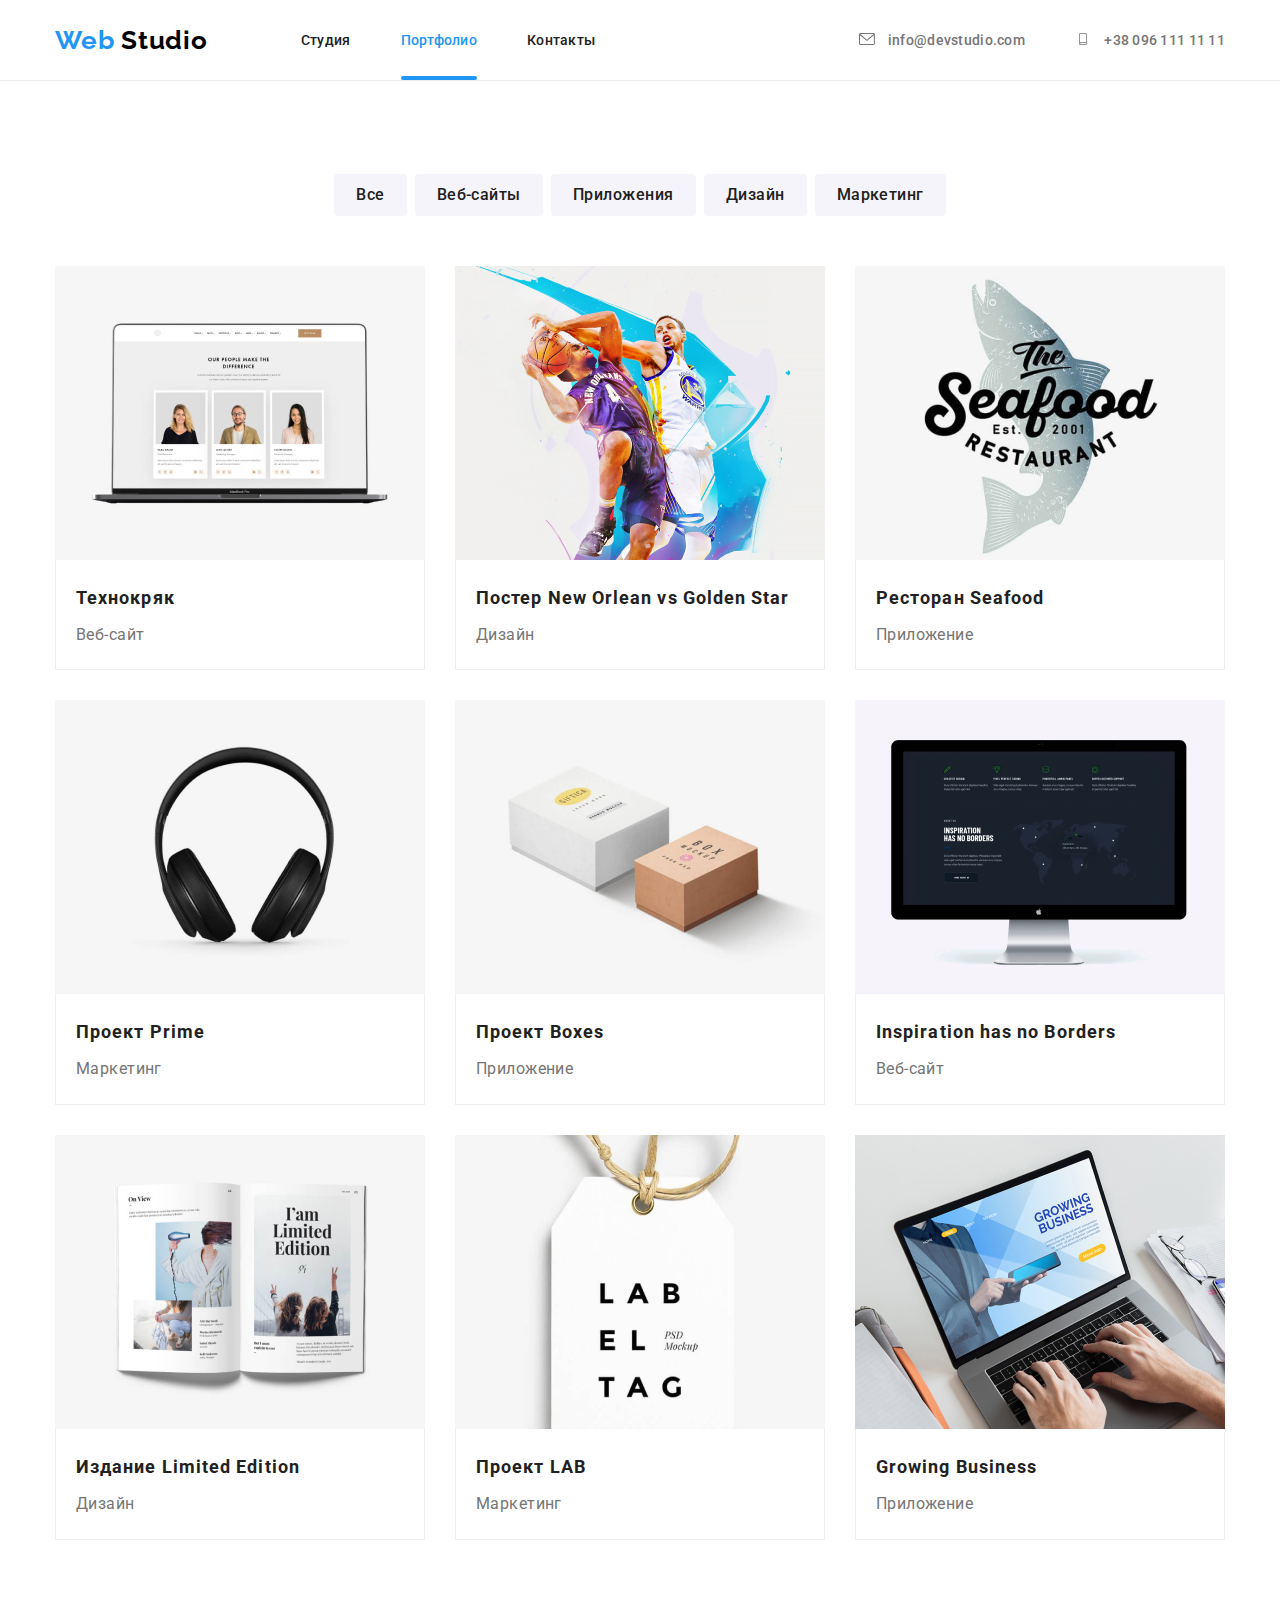
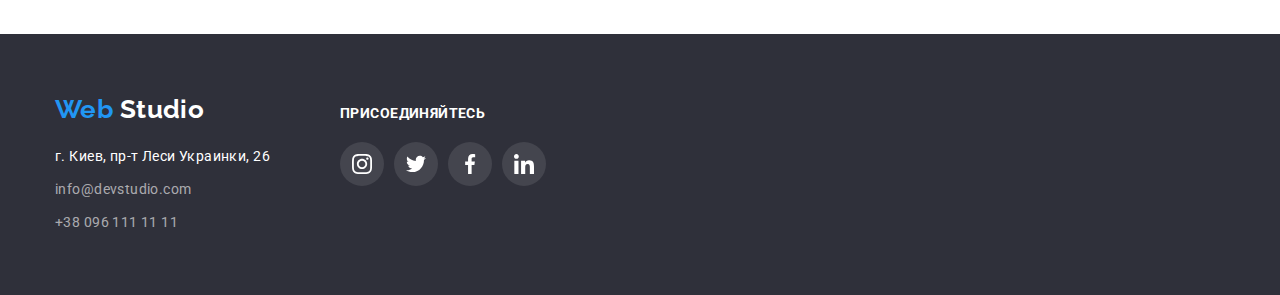
==== portfolio.html @ d5618d7a "старт" ====
<!DOCTYPE html>
<html lang="en">
	<head>
		<meta charset="UTF-8" />
		<meta name="viewport" content="width=device-width, initial-scale=1.0" />
		<title>Портфолио</title>
		<link
			rel="stylesheet"
			href="https://cdnjs.cloudflare.com/ajax/libs/modern-normalize/0.7.0/modern-normalize.min.css"
		/>

		<link
			href="https://fonts.googleapis.com/css2?family=Raleway:wght@700&family=Roboto:wght@400;500;700;900&display=swap"
			rel="stylesheet"
		/>

		<link rel="stylesheet" href="./css/styles.css" />
	</head>
	<body>
		<header class="header">
			<div class="container">
				<nav class="navigation">
					<a class="header-logo" href="./index.html">
						<span class="current">Web</span>
						Studio
					</a>
					<ul class="list nav-main">
						<li class="nav-item"><a class="link" href="./index.html">Студия</a></li>
						<li class="nav-item"><a class="link current-page" href="./portfolio.html">Портфолио</a></li>
						<li class="nav-item"><a class="link" href="#">Контакты</a></li>
					</ul>
				</nav>
				<ul class="list contacts-list">
					<li class="contacts-item">
						<a class="link" href="mailto:info@devstudio.com">
							<svg class="icon" aria-label="Электронный адрес" width="16px" height="12px">
								<use href="./images/icons.svg#envelope"></use>
							</svg>
							info@devstudio.com
						</a>
					</li>
					<li class="contacts-item">
						<a class="link" href="tel:+380961111111">
							<svg class="icon" aria-label="Номер телефона" width="16px" height="12px">
								<use href="./images/icons.svg#smartphone"></use>
							</svg>
							+38 096 111 11 11</a>
					</li>
				</ul>
			</div>
		</header>
		<main>
			<section class="section">
				<div class="container">
					<h1 class="visually-hidden">Портфолио</h1>
					<ul class="list button_filter">
						<li class="button_item">
							<button type="button" class="button secondary">Все</button>
						</li>
						<li class="button_item">
							<button type="button" class="button secondary">Веб-сайты</button>
						</li>
						<li class="button_item">
							<button type="button" class="button secondary">Приложения</button>
						</li>
						<li class="button_item">
							<button type="button" class="button secondary">Дизайн</button>
						</li>
						<li class="button_item">
							<button type="button" class="button secondary">Маркетинг</button>
						</li>
					</ul>
					<!-- Основной список работ в портфолио -->
					<ul class="list portfolio-list">
						<li class="project_card">
							<div class="work-photo">
								<img src="./images/portfolio/technocrack.jpg" alt="Веб-сайт Технокряк" width="370" />
								<div class="work-overlay">
									<p class="text">Технокряк это современная площадка распространения коронавируса. Компании используют эту платформу
										для цифрового
										шпионажа и атак на защищённые сервера конкурентов.</p>
								</div>
							</div>
								<div class="card_box">
									<h2 class="title">Технокряк</h2>
									<p class="text">Веб-сайт</p>
							</div>
						</li>
						<li class="project_card">
							<div class="work-photo">
								<div class="work-overlay">
									<p class="text">Постер New Orlean vs Golden Star был специально разработан для баскетбольного турнира проходившего в Новом Орлеане
										 летом 2019 года.</p>
								</div>
								<img
									src="./images/portfolio/neworlean.jpg"
									alt="Дизайн постера New Orlean vs Golden Star"
									width="370"
								/>
							</div>
								<div class="card_box">
									<h2 class="title">Постер New Orlean vs Golden Star</h2>
									<p class="text">Дизайн</p>
								</div>

						</li>
						<li class="project_card">
							<div class="work-photo">
								<div class="work-overlay">
									<p class="text">Мобильное приложение Seafood было специально разработано для ресторана морской кухни города Бристоль Англия.</p>
								</div>
								<img
									src="./images/portfolio/seafood.jpg"
									alt="Приложение ресторана Seafood"
									width="370"
								/>
							</div>
							<div class="card_box">
								<h2 class="title">Ресторан Seafood</h2>
								<p class="text">Приложение</p>
							</div>
						</li>
						<li class="project_card">
							<div class="work-photo">
								<div class="work-overlay">
									<p class="text">Проект Prime это уникальный разработанный план маркетинговых мероприятий для крупного международного реселлера.</p>
								</div>
								<img 
									src="./images/portfolio/prime.jpg" 
									alt="Проект Prime" 
									width="370" 
								/>
							</div>
							<div class="card_box">
								<h2 class="title">Проект Prime</h2>
								<p class="text">Маркетинг</p>
							</div>
						</li>
						<li class="project_card">
							<div class="work-photo">
								<div class="work-overlay">
									<p class="text">Проект Boxes это простое, но невероятно эффективное мобильное приложение для московской службы доставки.</p>
								</div>
									<img 
										src="./images/portfolio/boxes.jpg" 
										alt="Приложение Boxes" 
										width="370" 
									/>
							</div>
								<div class="card_box">
									<h2 class="title">Проект Boxes</h2>
									<p class="text">Приложение</p>
								</div>
						</li>
						<li class="project_card">
							<div class="work-photo">
								<div class="work-overlay">
									<p class="text">Inspiration has no Borders лаконичный и интуитивный лэндинг радующий клиентов международной компании из Вены.</p>
								</div>
									<img
										src="./images/portfolio/inspiration.jpg"
										alt="Веб-сайт Inspiration has no Borders"
										width="370"
									/>
							</div>
							<div class="card_box">
								<h2 lang="en" class="title">Inspiration has no Borders</h2>
								<p class="text">Веб-сайт</p>
							</div>
						</li>
						<li class="project_card">
							<div class="work-photo">
								<div class="work-overlay">
									<p class="text">Издание Limited Edition это разработанный с нуля проект артбука для модного дома в городе Киев.</p>
								</div>
								<img
									src="./images/portfolio/limedition.jpg"
									alt="Дизайн издания Limited Edition"
									width="370"
								/>
							</div>
							<div class="card_box">
								<h2 class="title">Издание Limited Edition</h2>
								<p class="text">Дизайн</p>
							</div>
						</li>
						<li class="project_card">
							<div class="work-photo">
								<div class="work-overlay">
									<p class="text">Проект LAB это проект маркетинговых мероприятий и работ, увеличивший прибыль арт-студии в Варшаве на 25% за 2019 год.</p>
								</div>
								<img 
									src="./images/portfolio/lab.jpg" 
									alt="Проект LAB" 
									width="370" 
								/>
							</div>
							<div class="card_box">
								<h2 class="title">Проект LAB</h2>
								<p class="text">Маркетинг</p>
							</div>
						</li>
						<li class="project_card">
							<div class="work-photo">
								<div class="work-overlay">
									<p class="text">Growing Business это мощное веб-приложение для бизнес-школы города Нью-Йорк, позволяющее в считанные дни оцифровать метрики ваших бизнес задач.</p>
								</div>
								<img
									src="./images/portfolio/growingbusiness.jpg"
									alt="Приложение Growing Business"
									width="370"
								/>
							</div>
							<div class="card_box">
								<h2 lang="en" class="title">Growing Business</h2>
								<p class="text">Приложение</p>
							</div>
						</li>
					</ul>
				</div>
			</section>
		</main>
			<footer class="footer">
				<div class="container">
					<div class="address-thumb">
						<a class="footer-logo" href="./index.html">
							<span class="current">Web</span>
							Studio
						</a>
						<address class="footer-address">
							<p class="text"> г. Киев, пр-т Леси Украинки, 26</p>
							<ul class="footer-contacts">
								<li class="footer-list">
									<a class="footer-link" href="mailto:info@devstudio.com">info@devstudio.com</a>
								</li>
								<li class="footer-list">
									<a class="footer-link" href="tel:+380961111111">+38 096 111 11 11</a>
								</li>
							</ul>
						</address>
					</div>
					<div class="member-social-links-thumb">
						<h2 class="footer-title">присоединяйтесь</h2>
						<ul class="footer-social-links">
							<li class="footer-social-link">
								<a href="#" class="social-link" aria-label="иконка instagram">
									<svg class="icon" width="20px" height="20px">
										<use href="./images/icons.svg#instagram"></use>
									</svg>
								</a>
							</li>
							<li class="footer-social-link">
								<a href="#" class="social-link" aria-label="иконка twitter">
									<svg class="icon" width="20px" height="20px">
										<use href="./images/icons.svg#twitter"></use>
									</svg>
								</a>
							</li>
							<li class="footer-social-link">
								<a href="#" class="social-link" aria-label="иконка facebook">
									<svg class="icon" width="20px" height="20px">
										<use href="./images/icons.svg#facebook"></use>
									</svg>
								</a>
							</li>
							<li class="footer-social-link">
								<a href="#" class="social-link" aria-label="иконка linkedin">
									<svg class="icon" width="20px" height="20px">
										<use href="./images/icons.svg#linkedin"></use>
									</svg>
								</a>
							</li>
						</ul>
					</div>
				</div>
			</footer>
	</body>
</html>
---- css/styles.css ----
/* CSS-переменные */
:root {
	--main-text-color: #212121;
	--second-text-color: #757575;
	--accent-color: #2196f3;
	--main-bg-color: #ffffff;
	--second-bg-color: #f5f4fa;
	--third-bg-color: #2f303a;
	--main-dark-color: #000000;
	--icon-color: #afb1b8;
	--duration: 250ms;
	--cubic-bezier: cubic-bezier(0.4, 0, 0.2, 1);

	/* Font */
	--main-font: "Roboto", sans-serif;
	--secondary-font: "Raleway", sans-serif;
}

/* Базовые настройки CSS */
html {
	box-sizing: border-box;
}

*,
*::after,
*::before {
	box-sizing: inherit;
}

body {
	background-color: var(--main-bg-color);
	color: var(--main-text-color);
	font-family: var(--main-font);
	font-size: 14px;
	line-height: 1.71;
	letter-spacing: 0.03em;
}

/* Стили для обнуления верхних отступов у элементов */
h1,
h2,
h3,
h4,
h5,
h6,
p {
	margin: 0;
}

/* Класс для обнуления базовых свойств у списков (ul) */
.list {
	list-style: none;
	padding-left: 0;
	margin: 0;
}

/* Класс для обнуления базовых свойств у ссылок */
a {
	display: block;
	text-decoration: none;
	color: inherit;
}

li {
	list-style: none;
}

/* Свойства для корректного отображения картинок */
img {
	display: block;
	max-width: 100%;
	height: auto;
}

button {
	font-family: inherit;
	cursor: pointer;
	background-color: inherit;
	border: none;
}

.visually-hidden {
	position: absolute;
	clip: rect(0 0 0 0);
	width: 1px;
	height: 1px;
	margin: -1px;
}

.container {
	width: 1200px;
	padding-left: 15px;
	padding-right: 15px;
	margin-left: auto;
	margin-right: auto;
}

.header {
	font-weight: 500;
	line-height: 1.14;
	letter-spacing: 0.02em;
	outline: 1px solid rgba(236, 236, 236, 1);
	border-color: #000000;
}

.header .container {
	display: flex;
	align-items: center;
}

.header-logo {
	color: var(--main-dark-color);
	font-family: var(--secondary-font);
	font-weight: 700;
	font-size: 26px;
	line-height: 1.19;
	letter-spacing: 0.03em;
}

.navigation,
.contacts-list,
.nav-main {
	display: flex;
	align-items: center;
}

.contacts-list {
	margin-left: auto;
}

.nav-main {
	margin-left: 93px;
}

.nav-item + .nav-item {
	margin-left: 50px;
}

.header-logo .current,
.footer-logo .current {
	color: var(--accent-color);
}

.nav-main .link.current-page {
	position: relative;
	color: var(--accent-color);
}

.nav-main .link {
	transition: color 250ms cubic-bezier(0.4, 0, 0.2, 1);
}

.nav-main .link:hover,
.nav-main .link:focus {
	color: var(--accent-color);
}

.current-page::after {
	content: "";
	position: absolute;
	right: 0;
	bottom: 0;
	width: 100%;
	border: 2px solid var(--accent-color);
	border-radius: 2px;
	background-color: var(--accent-color);
}

.contacts-list .link {
	color: var(--second-text-color);
	transition: color 250ms cubic-bezier(0.4, 0, 0.2, 1);
}

.contacts-item .link:hover,
.contacts-item .link:focus {
	color: var(--accent-color);
}

.contacts-item + .contacts-item {
	margin-left: 50px;
}

.contacts-list .link .icon {
	margin-right: 10px;
	fill: currentColor;
}

.link {
	line-height: 16px;
	padding-top: 32px;
	padding-bottom: 32px;
}

.hero {
	padding-top: 200px;
	padding-bottom: 200px;
	margin-left: auto;
	margin-right: auto;
	max-width: 1600px;
	background-color: var(--third-bg-color);
	background-color: #c4c4c4;
	background-image: linear-gradient(to right, rgba(47, 48, 58, 0.4), rgba(47, 48, 58, 0.4)), url(../images/main.jpg);
}

.content-box {
	display: flex;
	width: 696px;
	margin-left: auto;
	margin-right: auto;
}

.hero-title {
	color: var(--main-bg-color);
	font-weight: 900;
	font-size: 44px;
	line-height: 1.36;
	text-align: center;
	letter-spacing: 0.06em;
	text-transform: uppercase;
}

.button-wrapper {
	flex-wrap: wrap;
	align-items: center;
	justify-content: center;
}
.button {
	color: var(--main-bg-color);
	background-color: var(--accent-color);
	font-size: 16px;
	border-radius: 4px;
}

.button.primary {
	padding: 10px 32px;
	margin-top: 30px;
	display: block;
	margin-left: auto;
	margin-right: auto;
	font-weight: 700;
	line-height: 1.87;
	letter-spacing: 0.06em;
}

.backdrop {
	position: fixed;
	top: 0;
	left: 0;
	width: 100%;
	height: 100%;
	background-color: rgba(0, 0, 0, 0.2);
	opacity: 1;
	transition: opacity var(--duration) var(--cubic-bezier);
}

.backdrop.is-hidden {
	opacity: 0;
	pointer-events: none;
}

.backdrop.is-hidden .modal {
	transform: translate(-50%, -50%) scale(0.9);
	transition: transform var(--duration) var(--cubic-bezier);
}

.modal {
	position: absolute;
	top: 50%;
	left: 50%;
	width: 528px;
	height: 581px;
	border-radius: 4px;
	background-color: var(--main-bg-color);
	box-shadow: 0px 1px 3px rgba(0, 0, 0, 0.12), 0px 1px 1px rgba(0, 0, 0, 0.14), 0px 2px 1px rgba(0, 0, 0, 0.2);
	transform: translate(-50%, -50%) scale(1);
	transition: transform var(--duration) var(--cubic-bezier);
}

.modal-close {
	position: absolute;
	top: 8px;
	right: 8px;
	display: flex;
	justify-content: center;
	align-items: center;
	width: 30px;
	height: 30px;
	border-radius: 50%;
	border: 1px solid rgba(0, 0, 0, 0.1);
}

.feature-icon {
	display: flex;
	justify-content: center;
	align-items: center;
	height: 120px;
	margin-bottom: 30px;
	background-color: var(--second-bg-color);
}

.feature .title {
	font-size: 14px;
	line-height: 1.14;
	text-transform: uppercase;
}

.feature .text {
	color: var(--second-text-color);
	margin-top: 10px;
}

.feature {
	display: flex;
	margin: -15px;
}

.feature li {
	width: 270px;
	margin: 15px;
}

/* Секция */

.section {
	padding-top: 94px;
	padding-bottom: 94px;
}

.our-work {
	padding-top: 0;
}

.our-work-list {
	display: flex;
	margin: -15px;
}

.our-work-list li {
	margin: 15px;
	position: relative;
}

.section-title {
	margin-bottom: 50px;
	font-size: 36px;
	line-height: 1.17;
	text-align: center;
}

.our-work-box {
	position: absolute;
	bottom: 0;
	display: flex;
	align-items: center;
	justify-content: center;
	width: 100%;
	height: 70px;
	background: rgba(47, 48, 58, 0.8);
}

.our-work-title {
	font-weight: bold;
	font-size: 14px;
	line-height: 1.14;
	text-transform: uppercase;
	color: var(--main-bg-color);
}

/* Наша команда*/

.team {
	background-color: var(--second-bg-color);
}

.team-list {
	display: flex;
	margin: -15px;
}

.team-list .item-card {
	width: 270px;
	margin: 15px;
	background-color: var(--main-bg-color);
	box-shadow: 0px 1px 3px rgb(0 0 0 / 12%), 0px 1px 1px rgb(0 0 0 / 14%), 0px 2px 1px rgb(0 0 0 / 20%);
	border-radius: 0px 0px 4px 4px;
}

.team-list .title {
	margin-bottom: 10px;
	font-weight: 500;
	font-size: 16px;
	line-height: 1.19;
}

.team-list .text {
	color: var(--second-text-color);
	font-size: 16px;
	line-height: 1.19;
	margin-bottom: 16px;
}

.member-social-links {
	padding: 0;
	display: flex;
	justify-content: space-between;
}

.social-link {
	display: flex;
	justify-content: center;
	align-items: center;
	width: 44px;
	height: 44px;
	border-radius: 50%;
	transition: background-color var(--duration) var(--cubic-bezier);
}

.member-social-links .icon {
	fill: var(--icon-color);
	transition: fill var(--duration) var(--cubic-bezier);
}

.member-social-links .social-link:hover .icon,
.member-social-links .social-link:focus .icon {
	fill: var(--main-bg-color);
}

.member-social-links .social-link:hover,
.member-social-links .social-link:focus {
	background-color: var(--accent-color);
}

.thumb {
	text-align: center;
	padding: 30px;
}

.regular-clients {
	display: flex;
	padding: 0;
	margin: 0;
}

.regular-clients .item:not(:last-child) {
	margin-right: 30px;
}

.client-link {
	display: flex;
	justify-content: center;
	align-items: center;
	width: 170px;
	height: 90px;
	border: 1px solid var(--icon-color);
	border-radius: 4px;
	transition: border-color var(--duration) var(--cubic-bezier);
}

/* Постоянные клиенты */

.regular-clients .icon {
	fill: var(--icon-color);
	transition: fill var(--duration) var(--cubic-bezier);
}

.client-link:hover,
.client-link:focus {
	border-color: var(--accent-color);
}

.client-link:hover .icon,
.client-link:focus .icon {
	fill: var(--accent-color);
}

/* Футер */

.footer {
	padding-top: 60px;
	padding-bottom: 60px;
	background-color: var(--third-bg-color);
}

.footer .container {
	display: flex;
	align-items: baseline;
}

.address-thumb {
	font-style: normal;
}

.footer-logo {
	color: var(--main-bg-color);
	font-family: var(--secondary-font);
	font-weight: 700;
	font-size: 26px;
	line-height: 1.19;
}

.footer-address {
	font-style: normal;
	margin-top: 20px;
	list-style: none;
	text-decoration: none;
}

.footer-address .footer-list {
	margin-top: 9px;
}

.footer-address .footer-contacts {
	list-style: none;
	text-decoration: none;
	padding: 0;
	margin: 0;
}

.footer-address .text {
	color: var(--main-bg-color);
}

.footer-address .footer-link {
	color: rgba(255, 255, 255, 0.6);
	transition: color 250ms cubic-bezier(0.4, 0, 0.2, 1);
}

.footer-address .footer-link:hover,
.footer-address .footer-link:focus {
	color: var(--accent-color);
}

.member-social-links-thumb {
	margin-left: 70px;
}

.footer-title {
	margin-bottom: 20px;
	font-weight: bold;
	font-size: 14px;
	line-height: 1.14;
	text-transform: uppercase;
	color: var(--main-bg-color);
}

.footer-social-links {
	margin: 0;
	padding: 0;
	display: flex;
}

.footer-social-link:not(:last-child) {
	margin-right: 10px;
}

.footer-social-links .social-link {
	background-color: rgba(255, 255, 255, 0.1);
}

.footer-social-links .icon {
	fill: var(--main-bg-color);
}

.footer-social-links .social-link:hover .icon,
.footer-social-links .social-link:focus .icon {
	fill: var(--main-bg-color);
}

.footer-social-links .social-link:hover,
.footer-social-links .social-link:focus {
	background-color: var(--accent-color);
}

/* Страница Портфолио */
.button_filter {
	display: flex;
	list-style: none;
	justify-content: center;
	align-items: center;
	margin-bottom: 50px;
}

.button_filter .button_item {
	margin: 0 4px;
}

.button_filter .button.secondary {
	padding: 6px 22px;
	font-weight: 500;
	line-height: 1.85;
	letter-spacing: 0.03em;
	background-color: var(--second-bg-color);
	color: var(--main-text-color);
	transition: color 250ms cubic-bezier(0.4, 0, 0.2, 1);
}

.button.secondary:hover,
.button.secondary:focus {
	background-color: var(--accent-color);
	filter: drop-shadow(0px 4px 4px rgba(0, 0, 0, 0.25));
	color: var(--main-bg-color);
}
.portfolio-list {
	display: flex;
	flex-wrap: wrap;
	margin: 0;
	padding: 0;
	margin-top: -30px;
	margin-left: -30px;
}

.portfolio-list .project_card {
	position: relative;
	flex-basis: calc(100% / 3 - 30px);
	margin-left: 30px;
	margin-top: 30px;
	box-sizing: border-box;
	transition: box-shadow var(--duration) var(--cubic-bezier);
	cursor: pointer;
}

.portfolio-list .project_card:hover,
.portfolio-list .project_card:focus {
	box-shadow: 0px 1px 1px rgba(0, 0, 0, 0.12), 0px 4px 4px rgba(0, 0, 0, 0.06), 1px 4px 6px rgba(0, 0, 0, 0.16);
}

.project_card .card_box {
	position: relative;
	overflow: hidden;
	padding: 20px;
	background: #ffffff;
	border: 1px solid #eeeeee;
	border-top: none;
}
.project_card .title {
	color: var(--main-text-color);
	font-size: 18px;
	line-height: 2;
	letter-spacing: 0.06em;
}

.project_card .text {
	color: var(--second-text-color);
	font-size: 16px;
	line-height: 1.87;
	margin-top: 4px;
}

.work-photo {
	position: relative;
	overflow: hidden;
}

.work-overlay {
	position: absolute;
	top: 0;
	right: 0;
	display: flex;
	align-items: center;
	justify-content: center;
	width: 100%;
	height: 100%;
	background: rgba(33, 150, 243, 0.9);
	transform: translateY(100%);
	transition: transform var(--duration) var(--cubic-bezier);
}

.portfolio-list .project_card:hover .work-overlay,
.portfolio-list .project_card:focus .work-overlay {
	transform: translateY(0);
	transition: transform var(--duration) var(--cubic-bezier);
}

.work-overlay .text {
	margin: auto 24px;
	font-size: 18px;
	line-height: 1.56;
	color: var(--main-bg-color);
}
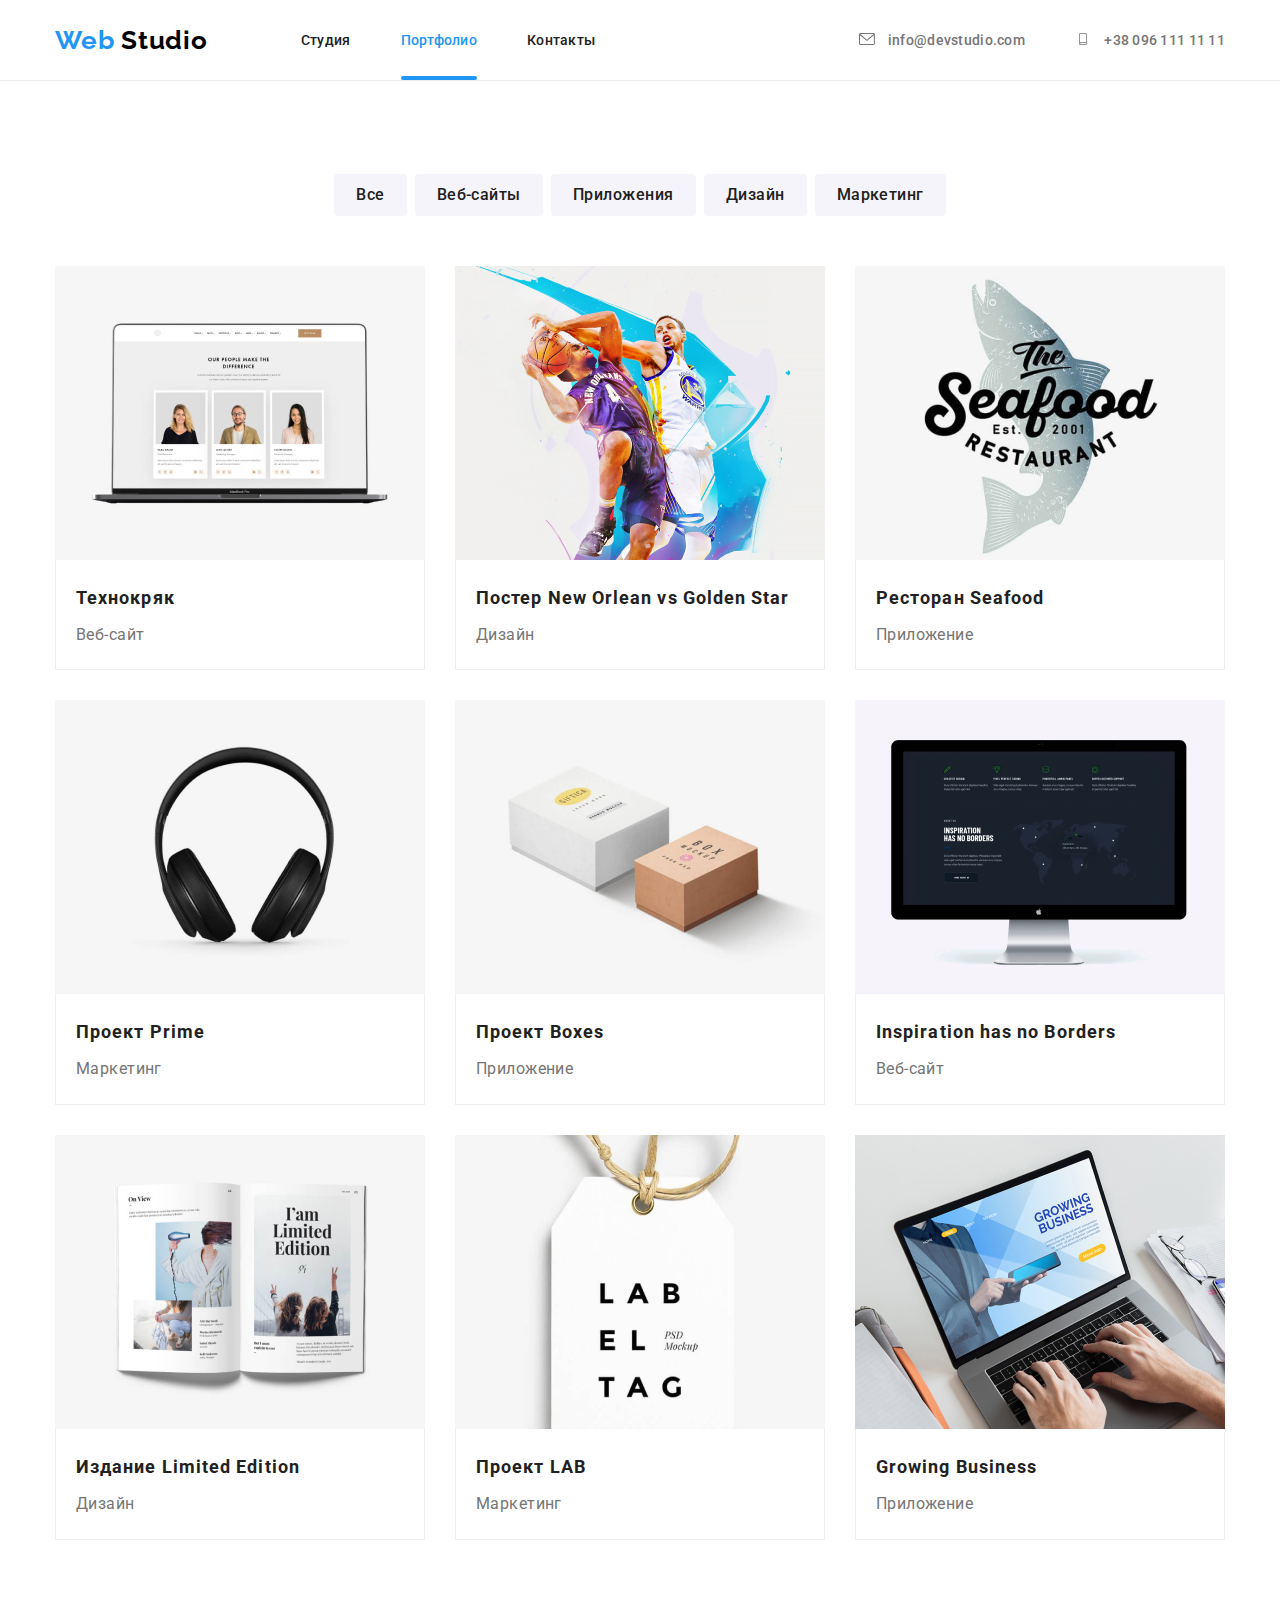
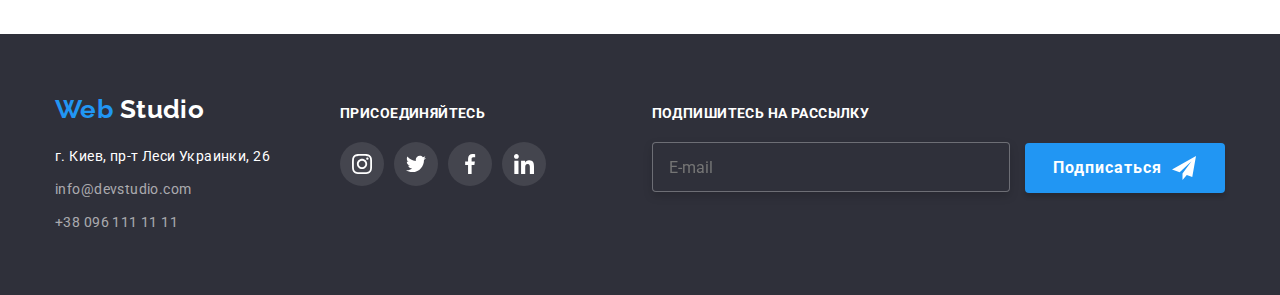
==== commit e44749b0: "ver. 1" ====
--- a/portfolio.html
+++ b/portfolio.html
@@ -272,6 +272,21 @@
 							</li>
 						</ul>
 					</div>
+					<div class="footer-thumb">
+						<form class="footer-form">
+							<h4 class="footer-title">Подпишитесь на рассылку</h4>
+							<label>
+								<input type="email" class="email-input" name="email" placeholder="E-mail" />
+							</label>
+					
+							<button type="submit" class="footer-button">
+								Подписаться
+								<svg class="icon" width="24px" height="24px">
+									<use href="./images/icons.svg#icon-send"></use>
+								</svg>
+							</button>
+						</form>
+					</div>
 				</div>
 			</footer>
 	</body>
--- a/css/styles.css
+++ b/css/styles.css
@@ -242,6 +242,8 @@
 	letter-spacing: 0.06em;
 }
 
+/* Модальное окно */
+
 .backdrop {
 	position: fixed;
 	top: 0;
@@ -250,12 +252,13 @@
 	height: 100%;
 	background-color: rgba(0, 0, 0, 0.2);
 	opacity: 1;
-	transition: opacity var(--duration) var(--cubic-bezier);
+	transition: opacity var(--duration) var(--cubic-bezier), visibility var(--duration) var(--cubic-bezier);
 }
 
 .backdrop.is-hidden {
 	opacity: 0;
 	pointer-events: none;
+	visibility: hidden;
 }
 
 .backdrop.is-hidden .modal {
@@ -267,11 +270,14 @@
 	position: absolute;
 	top: 50%;
 	left: 50%;
+
 	width: 528px;
-	height: 581px;
+	padding: 40px 40px 0 40px;
+
 	border-radius: 4px;
 	background-color: var(--main-bg-color);
 	box-shadow: 0px 1px 3px rgba(0, 0, 0, 0.12), 0px 1px 1px rgba(0, 0, 0, 0.14), 0px 2px 1px rgba(0, 0, 0, 0.2);
+
 	transform: translate(-50%, -50%) scale(1);
 	transition: transform var(--duration) var(--cubic-bezier);
 }
@@ -289,6 +295,150 @@
 	border: 1px solid rgba(0, 0, 0, 0.1);
 }
 
+.modal-title {
+	font-size: 20px;
+	line-height: 1.15;
+	text-align: center;
+}
+
+.form {
+	margin-top: 30px;
+	margin-bottom: 40px;
+}
+
+.form-field {
+	position: relative;
+	display: block;
+}
+
+.form-label {
+	position: absolute;
+	top: -18px;
+	left: 0;
+	font-size: 12px;
+	line-height: 1.17;
+	letter-spacing: 0.01em;
+}
+
+.form-input {
+	width: 100%;
+	margin: 0 0 28px 0;
+	padding: 11px 12px 11px 42px;
+	border: 1px solid rgba(33, 33, 33, 0.2);
+	box-sizing: border-box;
+	border-radius: 4px;
+	outline: 0;
+	transition: border-color var(--duration) var(--cubic-bezier);
+}
+
+.form-input:focus {
+	border-color: var(--accent-color);
+}
+
+.form-icon {
+	position: absolute;
+	top: 11px;
+	left: 12px;
+	transition: fill var(--duration) var(--cubic-bezier);
+}
+
+.form-input:focus + .form-icon {
+	fill: var(--accent-color);
+}
+
+.form-comment {
+	padding: 12px 16px;
+	margin-bottom: 20px;
+	width: 100%;
+	height: 120px;
+	resize: none;
+	border: 1px solid rgba(33, 33, 33, 0.2);
+	box-sizing: border-box;
+	border-radius: 4px;
+	outline: 0;
+	transition: border-color var(--duration) var(--cubic-bezier);
+}
+
+.form-comment:focus {
+	border-color: var(--accent-color);
+}
+
+.form-comment::placeholder {
+	font-size: 14px;
+	line-height: 1.14;
+	letter-spacing: 0.01em;
+	color: rgba(117, 117, 117, 0.5);
+}
+
+.form-field-checkbox {
+	display: flex;
+	align-items: center;
+}
+
+.form-checkbox {
+	-webkit-appearance: none;
+	-moz-appearance: none;
+	appearance: none;
+	position: absolute;
+	display: flex;
+	align-items: center;
+	justify-content: center;
+}
+
+.form-checkbox-icon {
+	position: absolute;
+	margin-left: 12px;
+	width: 16px;
+	height: 15px;
+	display: flex;
+	align-items: center;
+	border: 2px solid var(--main-text-color);
+	border-radius: 2px;
+	box-sizing: border-box;
+	box-shadow: 0px 4px 4px rgba(0, 0, 0, 0.25);
+	transition: background-color var(--duration) var(--cubic-bezier);
+	transition: border var(--duration) var(--cubic-bezier);
+}
+
+.form-checkbox:checked + .form-checkbox-icon {
+	background-color: var(--accent-color);
+	border: 0;
+}
+
+.form-checkbox-text {
+	margin-left: 35px;
+}
+
+.form-contract-link {
+	text-decoration-line: underline;
+	color: var(--accent-color);
+	display: contents;
+}
+
+.button.form {
+	padding: 10px 56px;
+	margin-bottom: 0;
+}
+
+.modal-close {
+	position: absolute;
+	top: 8px;
+	right: 8px;
+	display: flex;
+	justify-content: center;
+	align-items: center;
+	width: 30px;
+	height: 30px;
+	border-radius: 50%;
+	border: 1px solid rgba(0, 0, 0, 0.1);
+	transition: fill var(--duration) var(--cubic-bezier);
+}
+
+.modal-close:hover {
+	fill: var(--accent-color);
+}
+
+/* Преимущества */
 .feature-icon {
 	display: flex;
 	justify-content: center;
@@ -476,6 +626,7 @@
 /* Футер */
 
 .footer {
+	width: auto;
 	padding-top: 60px;
 	padding-bottom: 60px;
 	background-color: var(--third-bg-color);
@@ -569,6 +720,57 @@
 .footer-social-links .social-link:hover,
 .footer-social-links .social-link:focus {
 	background-color: var(--accent-color);
+}
+
+.footer-thumb {
+	margin-left: auto;
+}
+
+.email-input {
+	width: 358px;
+	height: 50px;
+	padding-left: 16px;
+	font-size: 16px;
+	line-height: 1.25;
+	cursor: pointer;
+	outline: 0;
+	border: 1px solid rgba(255, 255, 255, 0.3);
+	box-sizing: border-box;
+	filter: drop-shadow(0px 4px 4px rgba(0, 0, 0, 0.15));
+	border-radius: 4px;
+	background-color: var(--third-bg-color);
+	transition: border-color var(--duration) var(--cubic-bezier);
+}
+
+.email-input:focus {
+	border-color: var(--accent-color);
+	color: var(--accent-color);
+}
+
+.footer-button {
+	width: 200px;
+	height: 50px;
+	margin-left: 12px;
+	margin-right: auto;
+	padding: 10px 28px;
+
+	font-weight: bold;
+	font-size: 16px;
+	line-height: 1.87;
+	display: inline-flex;
+	align-items: center;
+	text-align: center;
+	letter-spacing: 0.06em;
+	cursor: pointer;
+	border: 0;
+	color: var(--main-bg-color);
+	background-color: var(--accent-color);
+	box-shadow: 0px 4px 4px rgba(0, 0, 0, 0.15);
+	border-radius: 4px;
+}
+
+.footer-button .icon {
+	margin-left: 10px;
 }
 
 /* Страница Портфолио */
